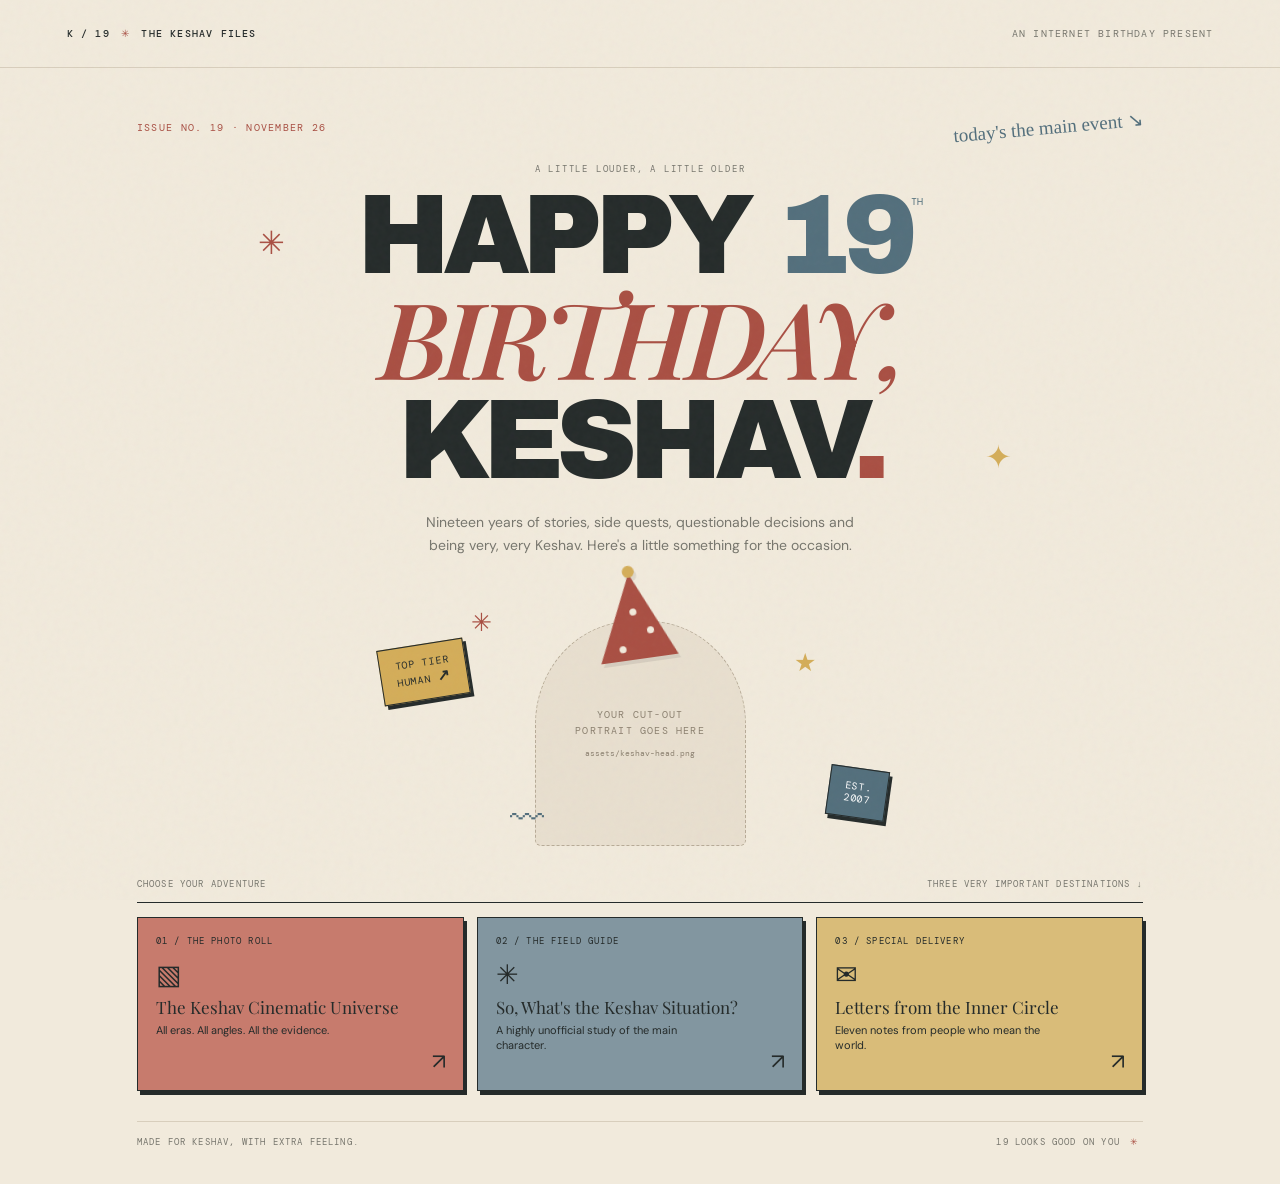
==== index.html @ 878c3eca "Add files via upload" ====
<!doctype html>
<html lang="en">
<head>
  <meta charset="utf-8"><meta name="viewport" content="width=device-width, initial-scale=1">
  <meta name="theme-color" content="#f1eadc"><title>Happy 19th Birthday, Keshav!</title>
  <link rel="preconnect" href="https://fonts.googleapis.com"><link rel="preconnect" href="https://fonts.gstatic.com" crossorigin>
  <link href="https://fonts.googleapis.com/css2?family=Archivo+Black&family=DM+Mono:wght@400;500&family=DM+Sans:wght@400;500;700&family=Playfair+Display:ital,wght@0,600;1,600;1,700&display=swap" rel="stylesheet">
  <link rel="stylesheet" href="style.css">
</head>
<body class="home">
  <div class="intro-screen" id="introScreen"><div class="intro-ticket">ADMIT ONE</div><div class="intro-big">19<span>!</span></div><p>A VERY KESHAV DAY</p><div class="intro-line"></div></div>
  <div class="paper-noise"></div>
  <header class="topbar"><a class="brand" href="index.html">K / 19 <i>✳</i> THE KESHAV FILES</a><span>AN INTERNET BIRTHDAY PRESENT</span></header>
  <main class="home-wrap">
    <div class="hero-top"><span class="eyebrow">ISSUE NO. 19 · NOVEMBER 26</span><span class="hand-note">today's the main event ↘</span></div>
    <div class="hero-title"><p class="title-small">A LITTLE LOUDER, A LITTLE OLDER</p><h1>HAPPY <span class="nineteen">19<sup>TH</sup></span><br><em>BIRTHDAY,</em><br>KESHAV<span class="red-dot">.</span></h1><span class="burst burst-one">✳</span><span class="burst burst-two">✦</span></div>
    <p class="hero-copy">Nineteen years of stories, side quests, questionable decisions and being very, very Keshav. Here's a little something for the occasion.</p>
    <section class="portrait-zone">
      <span class="sticker sticker-left">TOP TIER<br>HUMAN <b>↗</b></span>
      <span class="sticker sticker-right">EST.<br>2007</span>
      <div class="head-cutout">
        <div class="head-placeholder" id="headPlaceholder"><span>YOUR CUT-OUT<br>PORTRAIT GOES HERE</span><small>assets/keshav-head.png</small></div>
        <img id="keshavHead" src="assets/keshav-head.png" alt="Keshav's cut-out portrait">
        <div class="party-hat" aria-hidden="true"><span></span></div>
      </div>
      <span class="tiny-doodle doodle-a">✳</span><span class="tiny-doodle doodle-b">★</span><span class="tiny-doodle doodle-c">〰</span>
    </section>
    <div class="explore-heading"><span>CHOOSE YOUR ADVENTURE</span><span>THREE VERY IMPORTANT DESTINATIONS ↓</span></div>
    <nav class="destination-grid">
      <a class="destination dest-red" href="gallery.html"><span class="dest-no">01 / THE PHOTO ROLL</span><span class="dest-icon">▧</span><strong>The Keshav Cinematic Universe</strong><small>All eras. All angles. All the evidence.</small><b class="arrow">↗</b></a>
      <a class="destination dest-blue" href="dossier.html"><span class="dest-no">02 / THE FIELD GUIDE</span><span class="dest-icon">✳</span><strong>So, What's the Keshav Situation?</strong><small>A highly unofficial study of the main character.</small><b class="arrow">↗</b></a>
      <a class="destination dest-yellow" href="letters.html"><span class="dest-no">03 / SPECIAL DELIVERY</span><span class="dest-icon">✉</span><strong>Letters from the Inner Circle</strong><small>Eleven notes from people who mean the world.</small><b class="arrow">↗</b></a>
    </nav>
    <footer class="site-footer"><span>MADE FOR KESHAV, WITH EXTRA FEELING.</span><span>19 LOOKS GOOD ON YOU <i>✳</i></span></footer>
  </main>
  <script src="script.js"></script>
</body></html>
---- style.css ----
*{box-sizing:border-box} :root{--paper:#f1eadc;--paper2:#faf6ed;--ink:#252b2a;--muted:#77766d;--line:#d8cebc;--red:#a94f43;--blue:#536f7c;--yellow:#d4ad59;--sage:#89917b;--pink:#c17d70;--serif:'Playfair Display',Georgia,serif;--sans:'DM Sans',Arial,sans-serif;--mono:'DM Mono',monospace}
html{scroll-behavior:smooth}body{margin:0;background:var(--paper);color:var(--ink);font-family:var(--sans);min-height:100vh;overflow-x:hidden}a{color:inherit;text-decoration:none}button{font:inherit;cursor:pointer}.paper-noise{position:fixed;inset:0;z-index:30;pointer-events:none;opacity:.12;background-image:url("data:image/svg+xml,%3Csvg viewBox='0 0 180 180' xmlns='http://www.w3.org/2000/svg'%3E%3Cfilter id='n'%3E%3CfeTurbulence type='fractalNoise' baseFrequency='.8' numOctaves='3' stitchTiles='stitch'/%3E%3C/filter%3E%3Crect width='100%25' height='100%25' filter='url(%23n)' opacity='.28'/%3E%3C/svg%3E")}
.topbar{height:68px;padding:0 5.2vw;display:flex;align-items:center;justify-content:space-between;border-bottom:1px solid var(--line);font:10px var(--mono);letter-spacing:.12em;position:relative;z-index:2}.brand{font-weight:500}.brand i,.site-footer i{color:var(--red);font-style:normal;padding:0 4px}.topbar>span{color:var(--muted)}
.home-wrap{max-width:1160px;padding:48px 6vw 22px;margin:auto;position:relative}.hero-top,.subpage-head{display:flex;justify-content:space-between;align-items:center}.eyebrow,.explore-heading,.section-rule,.dest-no,.site-footer,.sub-footer,.chapter-top,.letter-desk-label{font:10px var(--mono);letter-spacing:.13em}.eyebrow{color:var(--red)}.hand-note{font:19px 'Caveat',cursive;color:var(--blue);transform:rotate(-5deg)}.hero-title{position:relative;text-align:center;margin:24px auto 0}.title-small{font:9px var(--mono);letter-spacing:.2em;color:var(--muted);margin:0 0 12px}.hero-title h1{font:clamp(54px,9vw,112px)/.88 'Archivo Black',sans-serif;letter-spacing:-.07em;margin:0}.hero-title h1 em{font:italic 600 clamp(54px,8.8vw,106px)/.95 var(--serif);letter-spacing:-.06em;color:var(--red)}.nineteen{color:var(--blue)}.nineteen sup{font:10px var(--mono);letter-spacing:0;vertical-align:top;position:relative;top:8px}.red-dot{color:var(--red)}.burst{position:absolute;color:var(--red);font-size:32px}.burst-one{top:18%;left:12%;animation:spin 18s linear infinite}.burst-two{right:13%;bottom:4%;color:var(--yellow);animation:float 3s ease-in-out infinite}@keyframes spin{to{transform:rotate(360deg)}}@keyframes float{50%{transform:translateY(-9px) rotate(12deg)}}.hero-copy{max-width:430px;text-align:center;color:var(--muted);font-size:14px;line-height:1.7;margin:20px auto 0}.portrait-zone{height:300px;max-width:650px;margin:8px auto 0;display:flex;justify-content:center;align-items:center;position:relative}.head-cutout{width:225px;height:260px;position:relative;display:flex;align-items:flex-end;justify-content:center}.head-cutout img{position:absolute;z-index:2;width:100%;height:100%;object-fit:contain;object-position:center bottom;opacity:0;filter:drop-shadow(0 10px 12px #342b211e);transition:opacity .3s}.head-cutout img.ready{opacity:1}.head-placeholder{position:absolute;inset:35px 7px 0;border:1px dashed #b7ab97;border-radius:46% 46% 6px 6px;background:#e8dfcf;display:flex;flex-direction:column;justify-content:center;align-items:center;text-align:center;color:#8c8170;font:10px/1.6 var(--mono);letter-spacing:.12em}.head-placeholder small{font-size:8px;letter-spacing:0;margin-top:8px}.party-hat{position:absolute;z-index:4;top:-13px;left:calc(50% - 39px);width:0;height:0;border-left:39px solid transparent;border-right:39px solid transparent;border-bottom:86px solid var(--red);transform:rotate(-8deg);transform-origin:50% 100%;animation:hat 2.6s ease-in-out infinite;filter:drop-shadow(2px 4px 0 #28251b18)}.party-hat:before{content:'';position:absolute;width:12px;height:12px;border-radius:50%;background:var(--yellow);top:-8px;left:-6px}.party-hat span{position:absolute;top:35px;left:-4px;width:7px;height:7px;border-radius:50%;background:var(--paper);box-shadow:15px 20px 0 var(--paper),-15px 36px 0 var(--paper)}@keyframes hat{50%{transform:rotate(3deg) translateY(-5px)}}.sticker{position:absolute;padding:12px 15px;border:1px solid var(--ink);background:var(--yellow);font:10px/1.2 var(--mono);text-align:center;letter-spacing:.08em;transform:rotate(-9deg);box-shadow:3px 4px 0 var(--ink)}.sticker b{font-size:15px}.sticker-left{left:10%;top:78px}.sticker-right{right:12%;bottom:48px;background:var(--blue);color:white;transform:rotate(8deg)}.tiny-doodle{position:absolute;font-size:25px;color:var(--red)}.doodle-a{left:24%;top:40px}.doodle-b{right:23%;top:80px;color:var(--yellow)}.doodle-c{left:30%;bottom:25px;color:var(--blue);font-size:34px}.explore-heading{display:flex;justify-content:space-between;border-bottom:1px solid var(--ink);padding:12px 0;color:var(--muted);font-size:9px}.destination-grid{display:grid;grid-template-columns:repeat(3,1fr);gap:13px;margin:14px 0 30px}.destination{min-height:174px;padding:17px 18px 16px;position:relative;display:flex;flex-direction:column;transition:transform .25s,box-shadow .25s;border:1px solid var(--ink);box-shadow:3px 4px 0 var(--ink)}.destination:hover{transform:translate(-3px,-4px);box-shadow:7px 8px 0 var(--ink)}.dest-red{background:#c77b6d}.dest-blue{background:#8296a0}.dest-yellow{background:#d9bc79}.dest-no{font-size:9px}.dest-icon{font-size:27px;margin:10px 0 6px}.destination strong{font:17px/1.1 var(--serif);max-width:250px}.destination small{font-size:11px;margin-top:6px;max-width:230px;line-height:1.4}.arrow{position:absolute;right:17px;bottom:14px;font-size:22px;font-weight:400}.site-footer,.sub-footer{display:flex;justify-content:space-between;color:var(--muted);font-size:9px;padding:14px 0;border-top:1px solid var(--line)}
.intro-screen{position:fixed;inset:0;background:var(--red);z-index:100;display:flex;flex-direction:column;align-items:center;justify-content:center;color:var(--paper);transition:opacity .65s ease,visibility .65s}.intro-screen.done{opacity:0;visibility:hidden}.intro-ticket{font:10px var(--mono);letter-spacing:.22em;border:1px solid #f1eadc99;padding:8px 14px;transform:rotate(-5deg)}.intro-big{font:clamp(130px,30vw,280px)/.9 'Archivo Black';letter-spacing:-.1em;margin:10px 0}.intro-big span{color:var(--yellow)}.intro-screen p{font:10px var(--mono);letter-spacing:.2em}.intro-line{height:2px;width:100px;background:var(--paper);animation:linegrow 1s ease both}@keyframes linegrow{from{width:0}to{width:100px}}
.subpage{max-width:1180px;margin:auto;padding:54px 6vw 24px}.page-heading{font:clamp(46px,7.7vw,91px)/.93 'Archivo Black',sans-serif;letter-spacing:-.065em;margin:28px 0 16px}.page-heading em{font:italic 600 .94em var(--serif);color:var(--red);letter-spacing:-.06em}.page-intro{max-width:520px;font-size:14px;line-height:1.75;color:var(--muted);margin:0 0 38px}.section-rule,.letter-desk-label{display:flex;justify-content:space-between;padding:13px 0;border-top:1px solid var(--ink);color:var(--muted);font-size:9px}.photo-grid{display:grid;grid-template-columns:repeat(5,minmax(0,1fr));gap:22px 18px;padding:25px 0 45px}.photo-card{border:0;background:transparent;padding:0;text-align:left;cursor:pointer;min-width:0}.photo-frame{aspect-ratio:3/4;background:#e5dccb;border:8px solid #e9e0d0;outline:1px solid #b6a991;box-shadow:2px 4px 0 #c6bba8,5px 8px 15px #4a3d2812;padding:5px;position:relative;transition:transform .25s,box-shadow .25s;overflow:hidden}.photo-card:nth-child(3n+1) .photo-frame{border:8px double #d4c5aa}.photo-card:nth-child(3n+2) .photo-frame{border:10px solid #ded0b8}.photo-card:nth-child(4n) .photo-frame{outline:3px double #b8a58b}.photo-card:hover .photo-frame{transform:translateY(-6px) rotate(-1deg);box-shadow:4px 11px 18px #4a3d2825}.photo-frame img{width:100%;height:100%;object-fit:cover;display:block;opacity:0;transition:opacity .2s}.photo-frame img.ready{opacity:1}.photo-empty{position:absolute;inset:5px;display:flex;align-items:center;justify-content:center;flex-direction:column;color:#a29885;text-align:center;font:9px/1.5 var(--mono);letter-spacing:.1em}.photo-empty b{font:32px var(--serif);font-weight:400;color:#b5a68d;margin-bottom:7px}.photo-hover{position:absolute;inset:0;background:#252b2adf;color:#fff;padding:16px 12px;display:flex;flex-direction:column;justify-content:flex-end;opacity:0;transition:opacity .2s}.photo-card:hover .photo-hover,.photo-card:focus-visible .photo-hover{opacity:1}.photo-hover small{font:8px var(--mono);letter-spacing:.14em;color:#e3c58b}.photo-hover strong{font:17px/1.1 var(--serif);margin:7px 0}.photo-hover span{font-size:10px;line-height:1.4;color:#e7e2d9}.photo-caption{font:10px var(--mono);letter-spacing:.08em;margin:10px 0 0;color:var(--muted);text-align:center}.modal{position:fixed;inset:0;z-index:50;display:none;align-items:center;justify-content:center;padding:20px}.modal.show{display:flex}.modal-shade,.letter-backdrop{position:absolute;inset:0;background:#191d1be0;backdrop-filter:blur(4px)}.photo-modal{position:relative;z-index:1;width:min(720px,94vw);background:var(--paper2);padding:20px;display:grid;grid-template-columns:1fr .85fr;gap:25px;box-shadow:0 20px 70px #0005;animation:pop .28s ease}.close-modal{position:absolute;right:7px;top:4px;border:0;background:none;font-size:27px;z-index:3;color:var(--ink)}.modal-photo{aspect-ratio:3/4;background:#e5dccb;position:relative;display:flex;align-items:center;justify-content:center;overflow:hidden}.modal-photo img{width:100%;height:100%;object-fit:cover;display:none}.modal-photo img.ready{display:block}.modal-photo span{font:10px var(--mono);color:#a29885;letter-spacing:.15em;text-align:center;padding:15px}.modal-text{align-self:center;padding:12px 10px 12px 0}.modal-text h2{font:30px/1.1 var(--serif);margin:14px 0}.modal-text p{font-size:13px;line-height:1.75;color:var(--muted)}@keyframes pop{from{opacity:0;transform:translateY(15px) scale(.97)}to{opacity:1;transform:none}}
.scrapbook{display:grid;grid-template-columns:repeat(5,1fr);gap:13px;margin:30px 0 28px}.scrap-card{border:1px solid var(--ink);min-height:175px;padding:14px;position:relative;text-align:left;display:flex;flex-direction:column;justify-content:space-between;box-shadow:3px 4px 0 var(--ink);transition:transform .2s,box-shadow .2s}.scrap-card:hover,.scrap-card.active{transform:translateY(-5px) rotate(-1deg);box-shadow:5px 9px 0 var(--ink)}.scrap-red{background:#c77b6d}.scrap-blue{background:#8296a0}.scrap-yellow{background:#d9bc79}.scrap-sage{background:#a3a88f}.scrap-pink{background:#c98d80}.scrap-num{font:9px var(--mono)}.scrap-symbol{position:absolute;right:12px;top:9px;font-size:25px}.scrap-card b{font:22px/.95 'Archivo Black';letter-spacing:-.06em}.scrap-card small{font:8px var(--mono);letter-spacing:.1em}.chapter-display{min-height:300px;border:1px solid var(--ink);background:var(--paper2);padding:22px 28px;position:relative;overflow:hidden;box-shadow:4px 5px 0 var(--ink);display:flex;align-items:center}.chapter-top{position:absolute;top:18px;left:24px;right:24px;display:flex;justify-content:space-between;color:var(--muted);font-size:9px}.chapter-top i{font-style:normal;color:var(--red)}.chapter-copy{max-width:590px;padding:35px 0 12px;position:relative;z-index:1}.chapter-kicker{font:9px var(--mono);letter-spacing:.17em;color:var(--red)}.chapter-copy h2{font:clamp(34px,5vw,54px)/1 var(--serif);margin:13px 0}.chapter-copy h2 em{color:var(--red)}.chapter-copy p{font-size:14px;line-height:1.8;color:#66665e;max-width:540px}.chapter-copy small{font:8px var(--mono);letter-spacing:.1em;color:#999080}.chapter-watermark{position:absolute;right:25px;bottom:-42px;font:220px/.9 'Archivo Black';color:#eee8dc}
.letter-desk-label{margin-top:30px}.envelope-grid{display:grid;grid-template-columns:repeat(4,1fr);gap:25px 20px;padding:35px 0 50px}.envelope-card{height:150px;border:1px solid #b9aa91;background:#dfd2bc;position:relative;box-shadow:3px 5px 0 #b8aa94;cursor:pointer;transition:transform .25s,box-shadow .25s;overflow:visible}.envelope-card:hover{transform:translateY(-7px) rotate(-1deg);box-shadow:5px 12px 0 #b8aa94}.envelope-card:before{content:'';position:absolute;inset:0;background:linear-gradient(145deg,transparent 49.6%,#c7b89e 50%,transparent 50.7%),linear-gradient(215deg,transparent 49.6%,#c7b89e 50%,transparent 50.7%);opacity:.75}.envelope-card:after{content:'';position:absolute;left:0;right:0;bottom:0;height:50%;background:#e8ddca;clip-path:polygon(0 100%,50% 0,100% 100%);border-bottom:1px solid #b9aa91}.envelope-label{position:absolute;z-index:2;left:12px;top:12px;font:8px var(--mono);letter-spacing:.13em;color:#716653}.envelope-address{position:absolute;z-index:2;left:50%;top:50%;transform:translate(-50%,-20%);font:italic 21px var(--serif);color:#786b58;white-space:nowrap}.envelope-seal{position:absolute;z-index:4;left:50%;bottom:17px;transform:translateX(-50%);width:28px;height:28px;border-radius:50%;background:var(--red);color:#f7ebd9;display:grid;place-items:center;font:13px var(--serif);box-shadow:0 2px 3px #5c352d55}.envelope-card:nth-child(3n+2){background:#d6d6c6;transform:rotate(1deg)}.envelope-card:nth-child(3n+2):hover{transform:translateY(-7px) rotate(0)}.envelope-card:nth-child(3n){transform:rotate(-1deg)}.envelope-card:nth-child(3n):hover{transform:translateY(-7px) rotate(0)}.letter-stage{position:fixed;inset:0;z-index:60;display:none;align-items:center;justify-content:center;padding:20px}.letter-stage.show{display:flex}.open-envelope{position:relative;z-index:1;width:min(660px,94vw);height:min(500px,84vh);display:flex;align-items:center;justify-content:center;perspective:1000px}.envelope-pocket{position:absolute;bottom:0;width:100%;height:60%;background:#d9cbb4;border:1px solid #a9997d;clip-path:polygon(0 0,50% 55%,100% 0,100% 100%,0 100%);z-index:3;box-shadow:0 10px 30px #0002}.envelope-flap{position:absolute;top:20%;width:100%;height:55%;background:#e9ddc9;clip-path:polygon(0 0,100% 0,50% 100%);transform-origin:top;z-index:5;transition:transform .75s cubic-bezier(.2,.7,.2,1);filter:drop-shadow(0 2px 2px #79674b33)}.letter-sheet{position:absolute;width:88%;height:88%;bottom:2%;background:#fbf6e9;border:1px solid #d7cbb6;z-index:2;transform:translateY(15%);opacity:0;transition:transform .8s .45s cubic-bezier(.2,.7,.2,1),opacity .4s .45s;box-shadow:0 12px 28px #0002;overflow:auto}.letter-sheet-inner{padding:28px 38px 24px;min-height:100%;display:flex;flex-direction:column}.letter-overline,.letter-date,.letter-postscript{font:8px var(--mono);letter-spacing:.14em;color:#8c806e}.letter-overline{display:flex;justify-content:space-between;border-bottom:1px solid #e2d8c6;padding-bottom:12px}.letter-date{text-align:right;margin:20px 0 14px}.letter-sheet h2{font:italic 600 30px var(--serif);margin:0 0 14px}.letter-content{font:15px/1.75 var(--serif);color:#514b40;white-space:pre-line}.letter-signoff{font:14px/1.6 var(--serif);margin-top:22px;color:#5d5549}.letter-signoff span{font:22px 'Caveat',cursive;color:var(--red)}.letter-postscript{margin-top:auto;padding-top:20px}.letter-dismiss{position:absolute;right:0;top:0;z-index:7;border:0;background:#f1eadc;color:var(--ink);font-size:26px;width:35px;height:35px}.letter-stage.opened .envelope-flap{transform:rotateX(180deg);z-index:1}.letter-stage.opened .letter-sheet{transform:translateY(-4%);opacity:1;z-index:4}
@media(max-width:850px){.photo-grid{grid-template-columns:repeat(4,1fr)}.scrapbook{grid-template-columns:repeat(3,1fr)}.envelope-grid{grid-template-columns:repeat(3,1fr)}}
@media(max-width:600px){.topbar{height:58px;padding:0 5vw;font-size:8px}.topbar>span{font-size:8px}.home-wrap{padding:35px 5vw 18px}.hero-top .eyebrow{font-size:8px}.hand-note{font-size:16px}.hero-title{margin-top:27px}.hero-title h1{font-size:clamp(49px,14vw,76px)}.hero-title h1 em{font-size:clamp(47px,13vw,72px)}.burst-one{left:2%;top:10%}.burst-two{right:3%}.hero-copy{font-size:12px;max-width:340px}.portrait-zone{height:265px}.head-cutout{height:225px;width:190px}.sticker{font-size:8px;padding:9px}.sticker-left{left:1%;top:65px}.sticker-right{right:2%;bottom:38px}.doodle-a{left:17%}.doodle-b{right:15%}.explore-heading{font-size:8px;gap:10px}.destination-grid{grid-template-columns:1fr;gap:12px}.destination{min-height:140px;padding:14px 16px}.destination strong{font-size:20px}.dest-icon{position:absolute;right:20px;top:38px;font-size:29px}.destination small{max-width:75%}.site-footer,.sub-footer{font-size:7px;letter-spacing:.06em;gap:12px}.subpage{padding:35px 5vw 20px}.subpage-head .eyebrow{font-size:8px}.page-heading{font-size:clamp(42px,12vw,67px);margin:24px 0 13px}.page-intro{font-size:12px;margin-bottom:28px}.section-rule,.letter-desk-label{font-size:8px;gap:10px}.photo-grid{grid-template-columns:repeat(2,minmax(0,1fr));gap:18px 14px;padding-top:20px}.photo-hover{opacity:1;background:linear-gradient(transparent 30%,#252b2acb);padding:10px}.photo-hover strong{font-size:14px}.photo-hover span{font-size:9px}.photo-caption{font-size:8px}.photo-modal{grid-template-columns:1fr;max-height:90vh;overflow:auto;gap:13px;padding:13px}.modal-photo{aspect-ratio:4/3}.modal-text{padding:4px 8px 12px}.modal-text h2{font-size:24px;margin:8px 0}.modal-text p{font-size:12px;margin:5px 0}.scrapbook{grid-template-columns:repeat(2,1fr);gap:12px;margin:24px 0}.scrap-card{min-height:140px;padding:12px}.scrap-card b{font-size:20px}.scrap-card:last-child{grid-column:span 2;min-height:115px}.chapter-display{min-height:310px;padding:20px}.chapter-top{left:17px;right:17px;top:15px;font-size:8px}.chapter-copy{padding-top:42px}.chapter-copy h2{font-size:36px}.chapter-copy p{font-size:12px}.chapter-watermark{font-size:150px;right:8px}.envelope-grid{grid-template-columns:repeat(2,1fr);gap:20px 14px;padding:25px 0 35px}.envelope-card{height:120px}.envelope-address{font-size:17px}.envelope-label{font-size:7px}.open-envelope{height:min(520px,88vh)}.letter-sheet{width:92%;height:90%}.letter-sheet-inner{padding:22px 20px}.letter-sheet h2{font-size:25px}.letter-content{font-size:13px}.letter-date{font-size:7px}.letter-stage.opened .letter-sheet{transform:translateY(-2%)}}
@media(prefers-reduced-motion:reduce){*,*::before,*::after{animation-duration:.01ms!important;animation-iteration-count:1!important;scroll-behavior:auto!important;transition-duration:.01ms!important}}
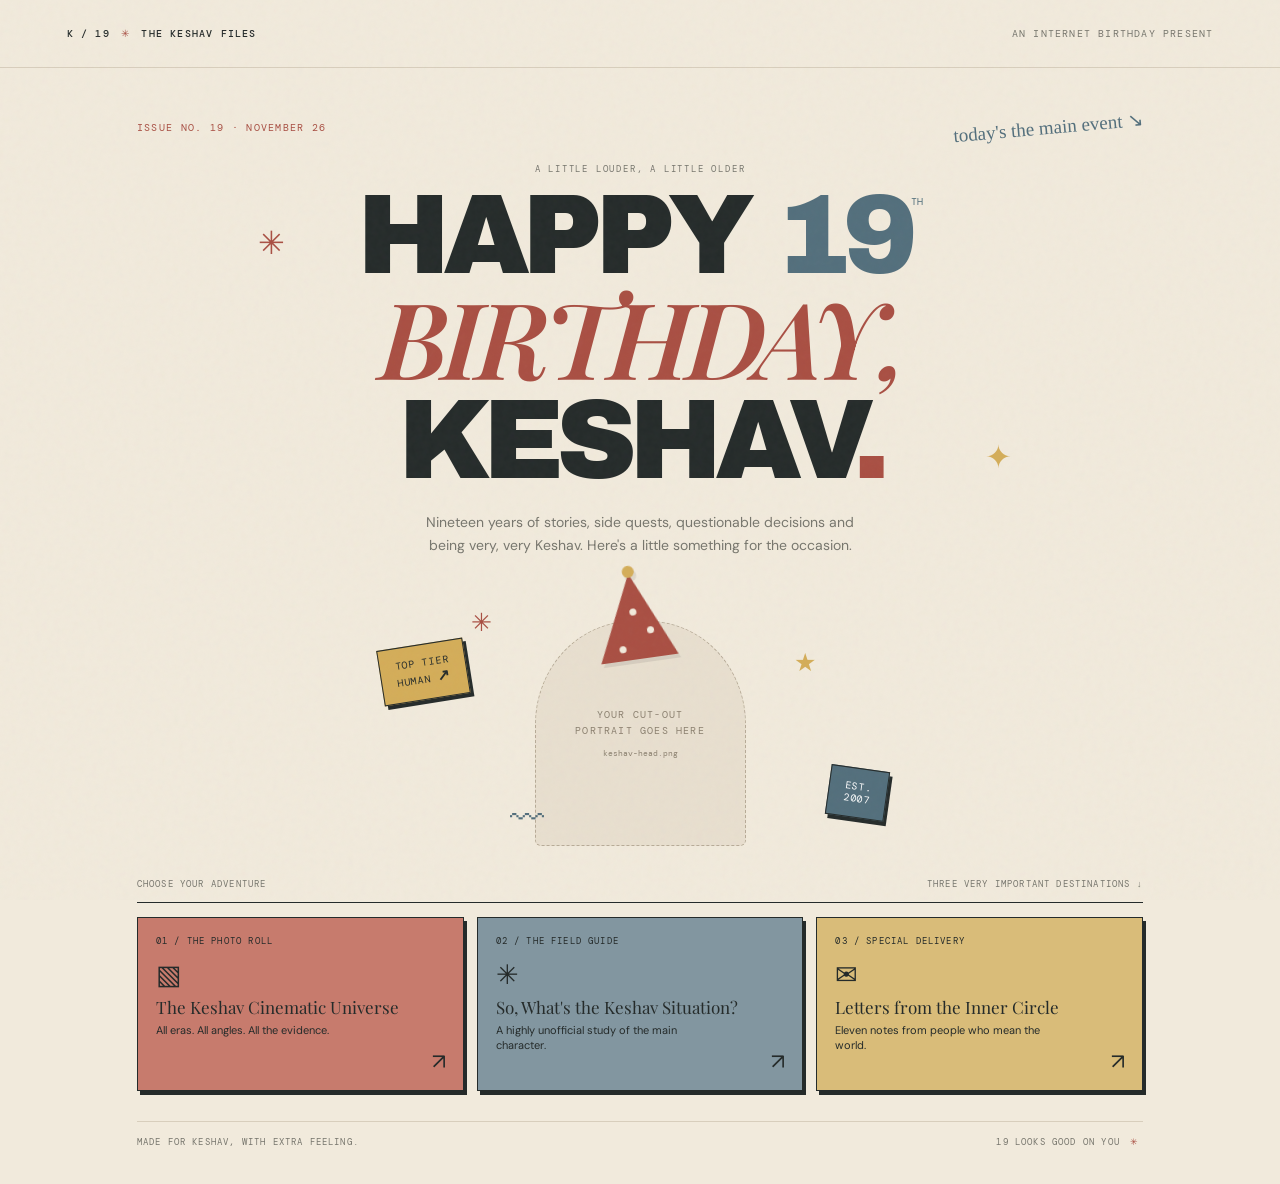
==== commit f4f4b6b4: "Update index.html" ====
--- a/index.html
+++ b/index.html
@@ -19,7 +19,7 @@
       <span class="sticker sticker-left">TOP TIER<br>HUMAN <b>↗</b></span>
       <span class="sticker sticker-right">EST.<br>2007</span>
       <div class="head-cutout">
-        <div class="head-placeholder" id="headPlaceholder"><span>YOUR CUT-OUT<br>PORTRAIT GOES HERE</span><small>assets/keshav-head.png</small></div>
+        <div class="head-placeholder" id="headPlaceholder"><span>YOUR CUT-OUT<br>PORTRAIT GOES HERE</span><small>keshav-head.png</small></div>
         <img id="keshavHead" src="assets/keshav-head.png" alt="Keshav's cut-out portrait">
         <div class="party-hat" aria-hidden="true"><span></span></div>
       </div>
@@ -34,4 +34,4 @@
     <footer class="site-footer"><span>MADE FOR KESHAV, WITH EXTRA FEELING.</span><span>19 LOOKS GOOD ON YOU <i>✳</i></span></footer>
   </main>
   <script src="script.js"></script>
-</body></html>+</body></html>
